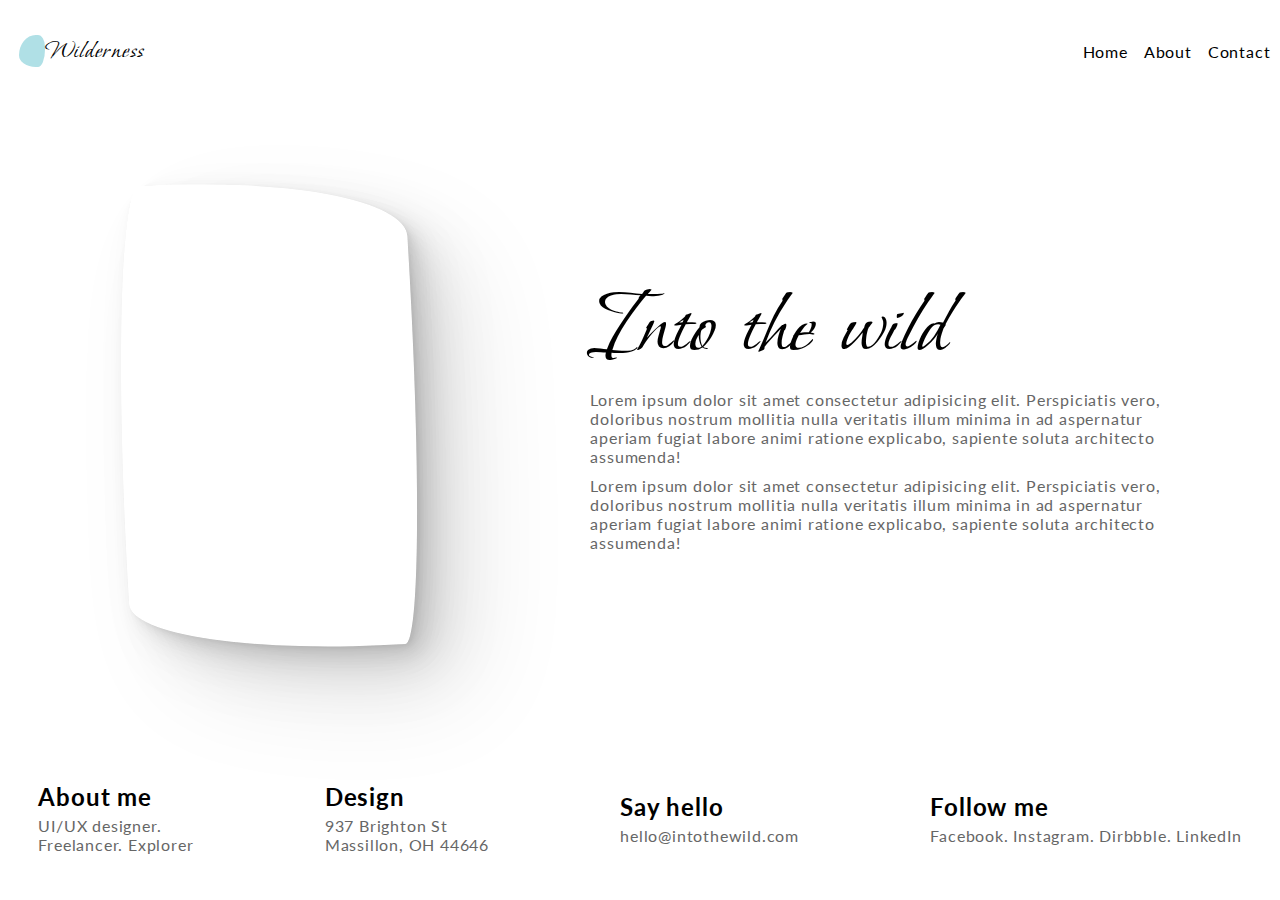
==== landing_pages/html/index.html @ be442a94 "footer section structure added" ====
<!DOCTYPE html>
<html lang="en">
<head>
    <meta charset="UTF-8">
    <meta http-equiv="X-UA-Compatible" content="IE=edge">
    <meta name="viewport" content="width=device-width, initial-scale=1.0">
    <link rel="stylesheet" href="../css/index.css">
    <link rel="preconnect" href="https://fonts.googleapis.com">
<link rel="preconnect" href="https://fonts.gstatic.com" crossorigin>
<link href="https://fonts.googleapis.com/css2?family=Lato:ital,wght@0,100;0,300;1,300;1,400;1,700;1,900&display=swap" rel="stylesheet">
<link rel="preconnect" href="https://fonts.googleapis.com">
<link rel="preconnect" href="https://fonts.gstatic.com" crossorigin>
<link href="https://fonts.googleapis.com/css2?family=Bonheur+Royale&display=swap" rel="stylesheet"> 
    <link rel="shortcut icon" href="https://blog-template-files.s3.ap-south-1.amazonaws.com/circle-cropped.png" type="image/x-icon">
    <title>Document</title>
</head>
<body>
    <div class="top_nav">
        <div class="logo_wrapper">
           <div class="logo">
               <!-- <img  src="../media/png.png" class="" alt=""> -->
           </div>
           <div>Wilderness</div>
        </div> 
        <div class="nav_buttons_wrapper">
            <p class="fromCenter">Home</p>
            <p class="fromCenter">About</p>
            <p class="fromCenter">Contact</p>
        </div>
    </div>
    <div class="main_section">
        <!-- <div class="background_wrapper"> -->
            <div class="background ">
                <video  loop autoplay class="background_video">
                    <source src="https://cdn.dribbble.com/users/288987/screenshots/13902341/media/b0230ee85968fe52f1d8b988a7fe42d0.mp4" type="video/mp4">
                    Your browser does not support the video tag.
                  </video>
            </div>
            <div class="main_text">
                <div class="text">
                    <h1>Into the wild</h1>
                    <p>Lorem ipsum dolor sit amet consectetur adipisicing elit. Perspiciatis vero, 
                        doloribus nostrum mollitia nulla veritatis illum minima in ad aspernatur aperiam 
                        fugiat labore animi ratione explicabo, sapiente soluta architecto assumenda!</p>
                    <p>Lorem ipsum dolor sit amet consectetur adipisicing elit. Perspiciatis vero, 
                        doloribus nostrum mollitia nulla veritatis illum minima in ad aspernatur aperiam 
                        fugiat labore animi ratione explicabo, sapiente soluta architecto assumenda!</p>
                        
                </div>
                
            
            </div>
            
            <!-- <div class="background img2"></div>
            <div class="background img3"></div> -->
        </div>
    </div>
    <div class="footer_section">
        <div>
            <h2>About me</h2>
            <p>UI/UX designer. <br>Freelancer. Explorer</p>
        </div>
        <div>
            <h2>Design</h2>
            <p>937 Brighton St<br>Massillon, OH  44646</p>
        </div>
        <div>
            <h2>Say hello</h2>
            <p>hello@intothewild.com</p>
        </div>
        <div>
            <h2>Follow me</h2>
            <p>Facebook. Instagram. Dirbbble. LinkedIn</p>
        </div>
    </div>
</body>
</html>
---- landing_pages/css/index.css ----
/* blank slate */
body, html{
    margin: 0 !important;
    padding: 0 !important;
    font-family: 'Lato', sans-serif;
    letter-spacing: .05rem;
}

.top_nav{
    
    display: flex;
    
    width: 97%;
    height: 6vh;
    margin: 0 auto;
    margin-top: 1.5rem;
    justify-content: space-between;
    align-items: center;
    flex-wrap: wrap;
    flex: 1;

    /* background-color: yellow; */
}
.logo_wrapper{
    display: flex;
    justify-content: space-evenly;
    align-items: center;
    flex-direction: row;
    width: 10%;
    height: 100%;

    /* background-color: green; */

    font-family: 'Bonheur Royale', cursive;
    font-size: 1.7rem;
   
}

.logo{

    height: 2rem;
    width: 2rem;
    /* padding: 1.5rem 1.5rem; */
    /* border: 2px solid rgb(87, 85, 85); */
    border-radius: 70% 30% 30% 70% / 70% 40% 60% 40%;
    
    background-color: powderblue;
    max-width: 100%;
    max-height: 100%;
    display: block; /* remove extra space below image */
    /* background-image: url(../media/png.png); */
    /* background-size: cover; */

}
/* 
.logo_container{
    height: 100%;
    width: 100%; */
/* } */

.nav_buttons_wrapper{
    display: flex;
    width: 15%;
    justify-content: space-evenly;

    /* background-color: rgb(145, 91, 40); */
}

.nav_buttons_wrapper > p{
    /* background-color: palevioletred; */
    padding: 0.5rem .5rem;
    /* border-bottom: .2rem solid white;
    border-radius: 5%;
    cursor: pointer; */

    --border-width: 3px;
  --bottom-distance: 0px; /* you can increase this */
  display: inline-block;
  background-image: linear-gradient(var(--border-color), var(--border-color));
  background-size: 0% var(--border-width);
  background-repeat: no-repeat;
  transition: background-size 0.3s;
  margin: 5px 0;
  color: black;
}

.nav_buttons_wrapper > p:hover{
    /* border-bottom: .2rem solid black; */
    /* background-position: 50% calc(100% - var(--bottom-distance)); */
    /* transition: .3s; */
    cursor: pointer;
}
.main_section{
    display: flex;
    width: 97%;
    height: 75vh;
    margin: 0 auto;
    justify-content: space-between;
    align-items: center;

    

    /* background-color: aqua; */
    
    

}
.background{
    display: flex;
    justify-content: center;
    align-items: center;
    width: 40%;
    height: 75vh;
    /* background-image: url(https://cdn.dribbble.com/users/400493/screenshots/6450309/main_dribbble_8.gif); */
    border-radius: .7rem;
    /* background-repeat: no-repeat;
    background-position: center;
    background-size: cover; */
    
    /* background-color: aquamarine; */

    /* animation-name: example; */
    /* animation: example 1.5s infinite;
    animation-timing-function: ease-in;
    -webkit-animation-timing-function: ease-in;
    animation-timing-function: cubic-bezier(.65,0,.34,1); */
    /* cursor:pointer; */
}

.background_video{
    /* background-color: coral; */
    /* border-radius: 1rem ; */
    height: 70% !important;
    /* border-radius: 70% 10% 30% 70% / 70% 40% 60% 20%; */
    border-radius: 12% 88% 9% 91% / 88% 14% 86% 12% ;
    transform: rotate(-3.5deg);
    /* margin: 0 auto !important; */
    box-shadow:
  2px 2px 4.2px rgba(0, 0, 0, 0.03),
  4.5px 4.5px 9.5px rgba(0, 0, 0, 0.04),
  7.9px 7.9px 16.6px rgba(0, 0, 0, 0.046),
  12.5px 12.5px 26.3px rgba(0, 0, 0, 0.052),
  19.3px 19.3px 40.6px rgba(0, 0, 0, 0.061),
  30.1px 30.1px 63.3px rgba(0, 0, 0, 0.074),
  50px 50px 105.1px rgba(0, 0, 0, 0.095)
  /* 100px 100px 210px rgba(0, 0, 0, 0.14) */
; 
  /* animation: example 1s infinite; */

}
.main_text{
  width: 60%;
  min-height: 100%;
  display: flex;
  justify-content: center;
  align-items: center;
  /* background-color: darkolivegreen; */
  
}
.text{
  width: 80%;
  /* background-color: aquamarine; */
}
.text h1{
  margin: 0;
  padding: 0;
  font-size: 6rem;
  font-weight: lighter;
  font-family: 'Bonheur Royale', cursive;

  /* background-color: blueviolet; */
}
/* 
.background:hover{
    width: 80vw;
    height: 50vh;
    animation: splash 2s infinite;
    border-radius: 1rem;
    transition: 1.5s;
    background-size: cover;
    display: block;
    width: 430px;
    height: 475px;
    background-color: #32557f;
    border-radius: 80% 50% 50% 10% / 70% 60% 40% 40%;
  
} */

.footer_section{
    display: flex;
    width: 94%;
    margin: 0 auto;
    height: 15vh;
    justify-content: space-between;
    align-items: center;
    /* background-color: orange; */
}
.footer_section h2{
  margin: 0;
}


@keyframes example {
  0% {
		transform: scale(0.99);
		box-shadow: 0 0 0 0 rgba(0, 0, 0, 0.7);
	}

	70% {
		transform: scale(1);
		box-shadow: 0 0 0 10px rgba(0, 0, 0, 0);
	}

	100% {
		transform: scale(0.99);
		box-shadow: 0 0 0 0 rgba(0, 0, 0, 0);
	}
   } 
/* /* 
  @keyframes splash {
    0%{display: 
  } */

.fromCenter {
    background-position: 50% calc(100% - var(--bottom-distance));
  }
  

  p:hover {
    background-size: 100% var(--border-width);
  }


  p{
    /* you can change these variables to control the border */
    --border-color: rgb(46, 45, 46);
    --border-width: 0px;
    --bottom-distance: 0px; /* you can increase this */
    
    color: #666;
    display: inline-block;
    background-image: linear-gradient(var(--border-color), var(--border-color));
    background-size: 0% var(--border-width);
    background-repeat: no-repeat;
    transition: background-size 0.3s;
    margin: 5px 0;
  }
  
  .fromCenter {
    background-position: 50% calc(100% - var(--bottom-distance));
  }
  
  .fromRight {
    background-position: 100% calc(100% - var(--bottom-distance));
  }
  
  .fromLeft {
    background-position: 0 calc(100% - var(--bottom-distance))
  }
  
  p:hover {
    background-size: 100% var(--border-width);
  }
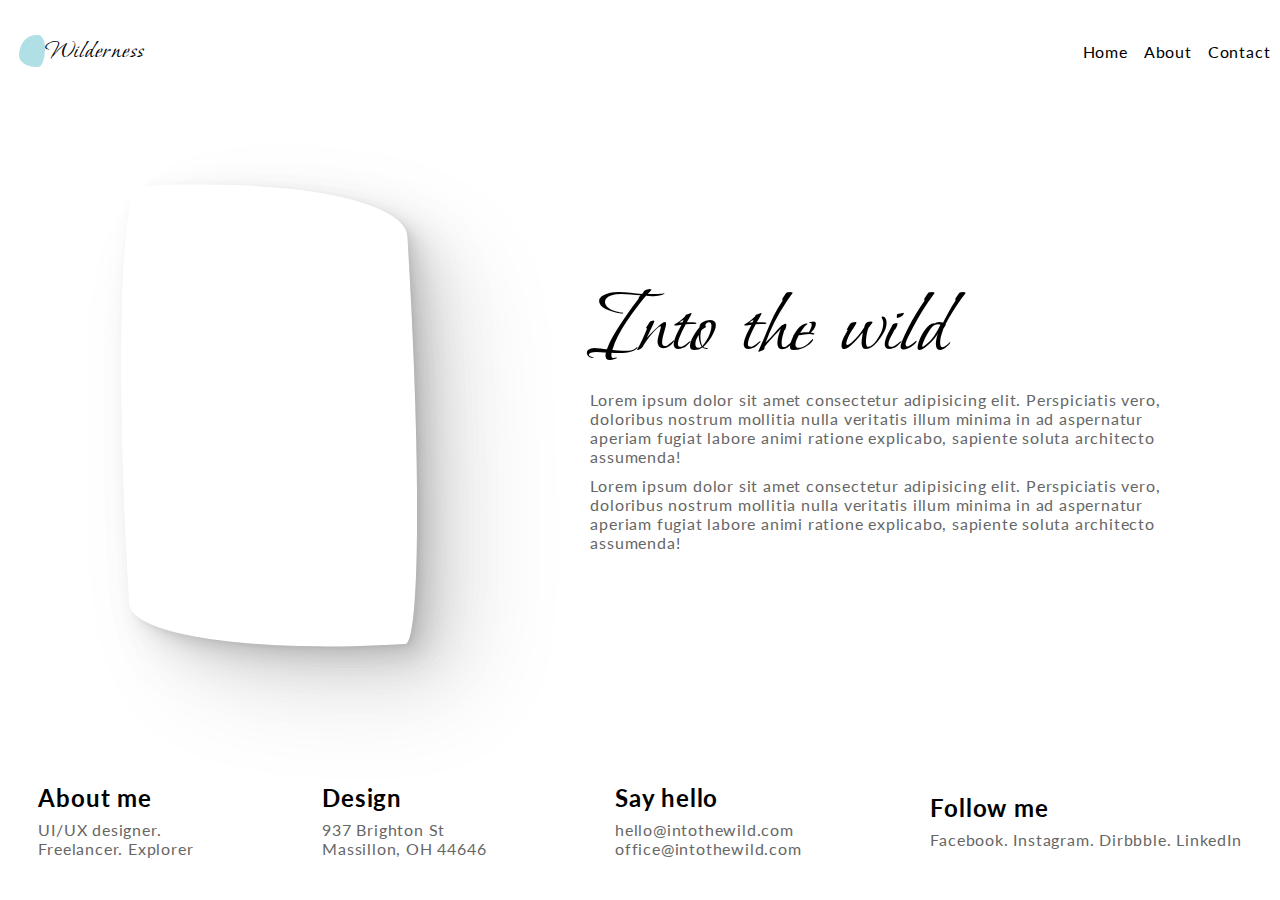
==== commit 0281e387: "footer content updated" ====
--- a/landing_pages/html/index.html
+++ b/landing_pages/html/index.html
@@ -55,6 +55,7 @@
             <div class="background img3"></div> -->
         </div>
     </div>
+    <div class="hidden_section">Get a bigger screen! haha.</div>
     <div class="footer_section">
         <div>
             <h2>About me</h2>
@@ -66,7 +67,8 @@
         </div>
         <div>
             <h2>Say hello</h2>
-            <p>hello@intothewild.com</p>
+            <p>hello@intothewild.com</p><br>
+            <p>office@intothewild.com</p>
         </div>
         <div>
             <h2>Follow me</h2>
--- a/landing_pages/css/index.css
+++ b/landing_pages/css/index.css
@@ -197,6 +197,13 @@
 }
 .footer_section h2{
   margin: 0;
+  margin-bottom: .5rem;
+  
+}
+
+.footer_section p{
+  margin: 0;
+  
 }
 
 
@@ -261,4 +268,20 @@
   p:hover {
     background-size: 100% var(--border-width);
   }
-  +  .hidden_section{
+    display: none;
+  }
+
+  @media only screen and (max-width: 1050px) {
+    .top_nav, .main_section, .footer_section {
+      display: none !important;
+    }
+    .hidden_section{
+      display: flex;
+      justify-content: center;
+      align-items: center;
+      height: 100vh;
+      width: 100vw;
+
+    }
+  }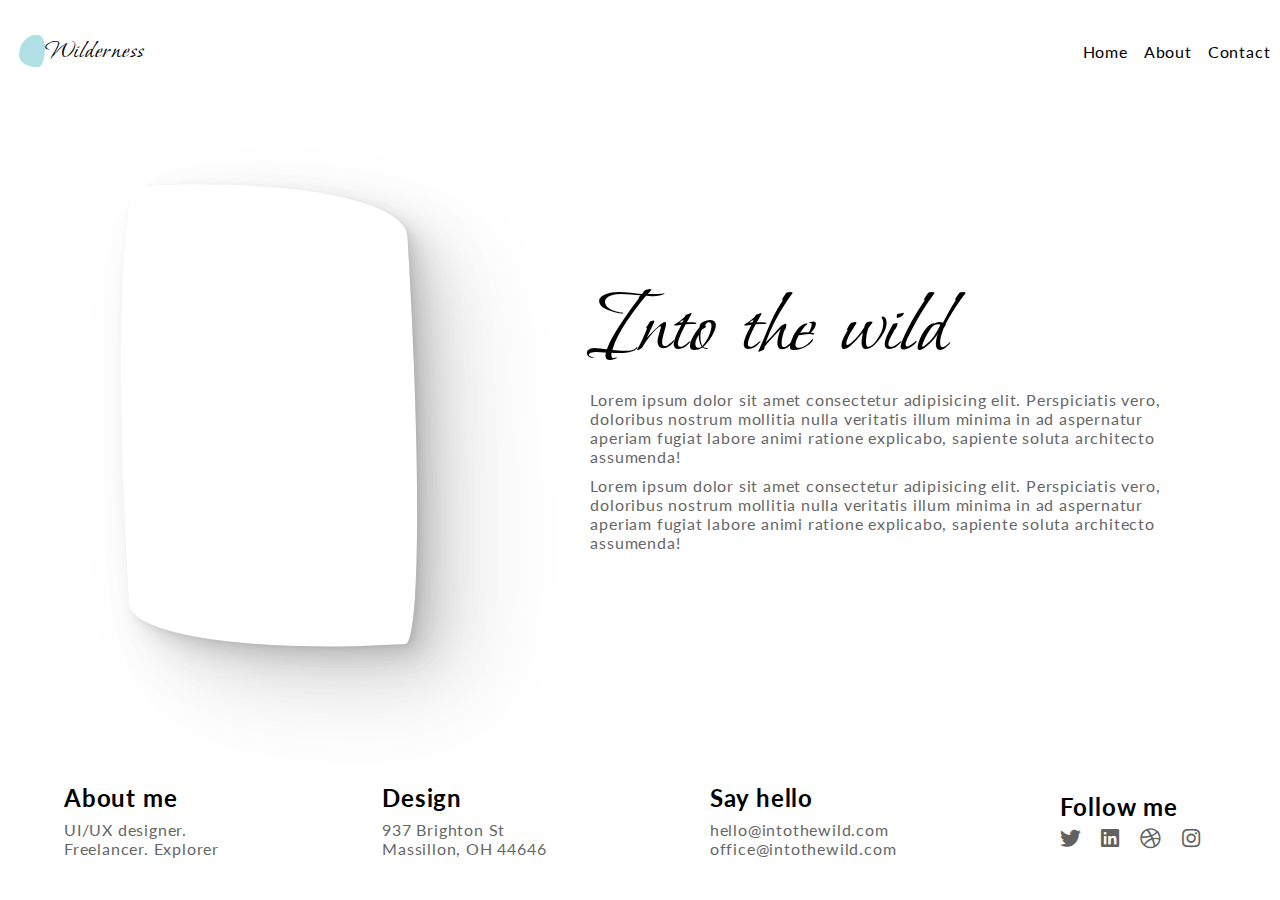
==== commit 4b69884a: "social media icons added | video playback fixed ---> remember to keep video muted for autoplay" ====
--- a/landing_pages/html/index.html
+++ b/landing_pages/html/index.html
@@ -11,6 +11,7 @@
 <link rel="preconnect" href="https://fonts.googleapis.com">
 <link rel="preconnect" href="https://fonts.gstatic.com" crossorigin>
 <link href="https://fonts.googleapis.com/css2?family=Bonheur+Royale&display=swap" rel="stylesheet"> 
+<link href="https://cdnjs.cloudflare.com/ajax/libs/font-awesome/5.13.0/css/all.min.css" rel="stylesheet">
     <link rel="shortcut icon" href="https://blog-template-files.s3.ap-south-1.amazonaws.com/circle-cropped.png" type="image/x-icon">
     <title>Document</title>
 </head>
@@ -31,7 +32,7 @@
     <div class="main_section">
         <!-- <div class="background_wrapper"> -->
             <div class="background ">
-                <video  loop autoplay class="background_video">
+                <video  autoplay muted loop  class="background_video">
                     <source src="https://cdn.dribbble.com/users/288987/screenshots/13902341/media/b0230ee85968fe52f1d8b988a7fe42d0.mp4" type="video/mp4">
                     Your browser does not support the video tag.
                   </video>
@@ -72,7 +73,11 @@
         </div>
         <div>
             <h2>Follow me</h2>
-            <p>Facebook. Instagram. Dirbbble. LinkedIn</p>
+            <i class="fab fa-twitter"></i>
+            <i class="fab fa-linkedin"></i>
+            <i class="fab fa-dribbble"></i>
+            <i class="fab fa-instagram"></i>
+            
         </div>
     </div>
 </body>
--- a/landing_pages/css/index.css
+++ b/landing_pages/css/index.css
@@ -188,7 +188,7 @@
 
 .footer_section{
     display: flex;
-    width: 94%;
+    width: 90%;
     margin: 0 auto;
     height: 15vh;
     justify-content: space-between;
@@ -284,4 +284,15 @@
       width: 100vw;
 
     }
+  }
+
+  .fab{
+    font-size: 1.3rem;
+    letter-spacing: 1rem;
+    color: rgb(97, 97, 97);
+  }
+  
+  .fab:hover{
+    color: rgb(32, 32, 32);
+    cursor: pointer;
   }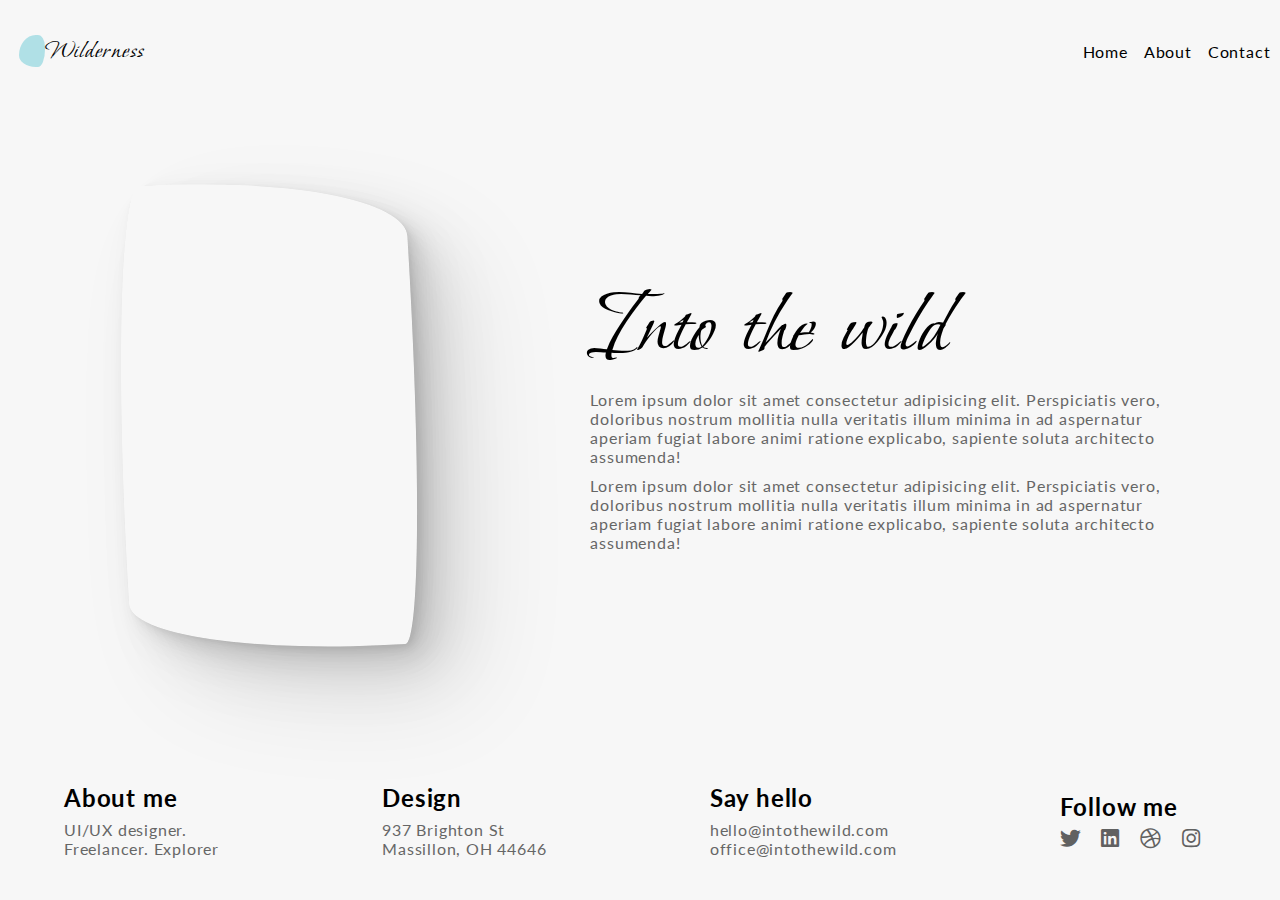
==== commit 67d9a762: "dotted line html structure added | testing needed | old code not removed" ====
--- a/landing_pages/html/index.html
+++ b/landing_pages/html/index.html
@@ -38,6 +38,9 @@
                   </video>
             </div>
             <div class="main_text">
+                <div class="dotted_line">
+                    <img src="../media/pngegg.png" alt="">
+                </div>
                 <div class="text">
                     <h1>Into the wild</h1>
                     <p>Lorem ipsum dolor sit amet consectetur adipisicing elit. Perspiciatis vero, 
--- a/landing_pages/css/index.css
+++ b/landing_pages/css/index.css
@@ -4,6 +4,7 @@
     padding: 0 !important;
     font-family: 'Lato', sans-serif;
     letter-spacing: .05rem;
+    background-color: #F7F7F7;
 }
 
 .top_nav{
@@ -154,8 +155,33 @@
   display: flex;
   justify-content: center;
   align-items: center;
+  /* background-image: url(../media/pngegg.png); */
+  background-position: center;
+  background-repeat: no-repeat;
+  background-size: contain;
+  background-position: right;
+
   /* background-color: darkolivegreen; */
   
+}
+.dotted_line{
+  height: 10rem;
+  width: 60%;
+  /* background-color: blueviolet; */
+  z-index: 2;
+  position: fixed;
+  margin-left: 40rem !important;
+  margin-bottom: 22rem;
+  
+}
+
+.dotted_line img{
+  transform: rotate(20deg);
+}
+#bg_img{
+  transform: rotate(100deg) !important;
+  z-index: 2;
+  background-color: blueviolet !important;
 }
 .text{
   width: 80%;
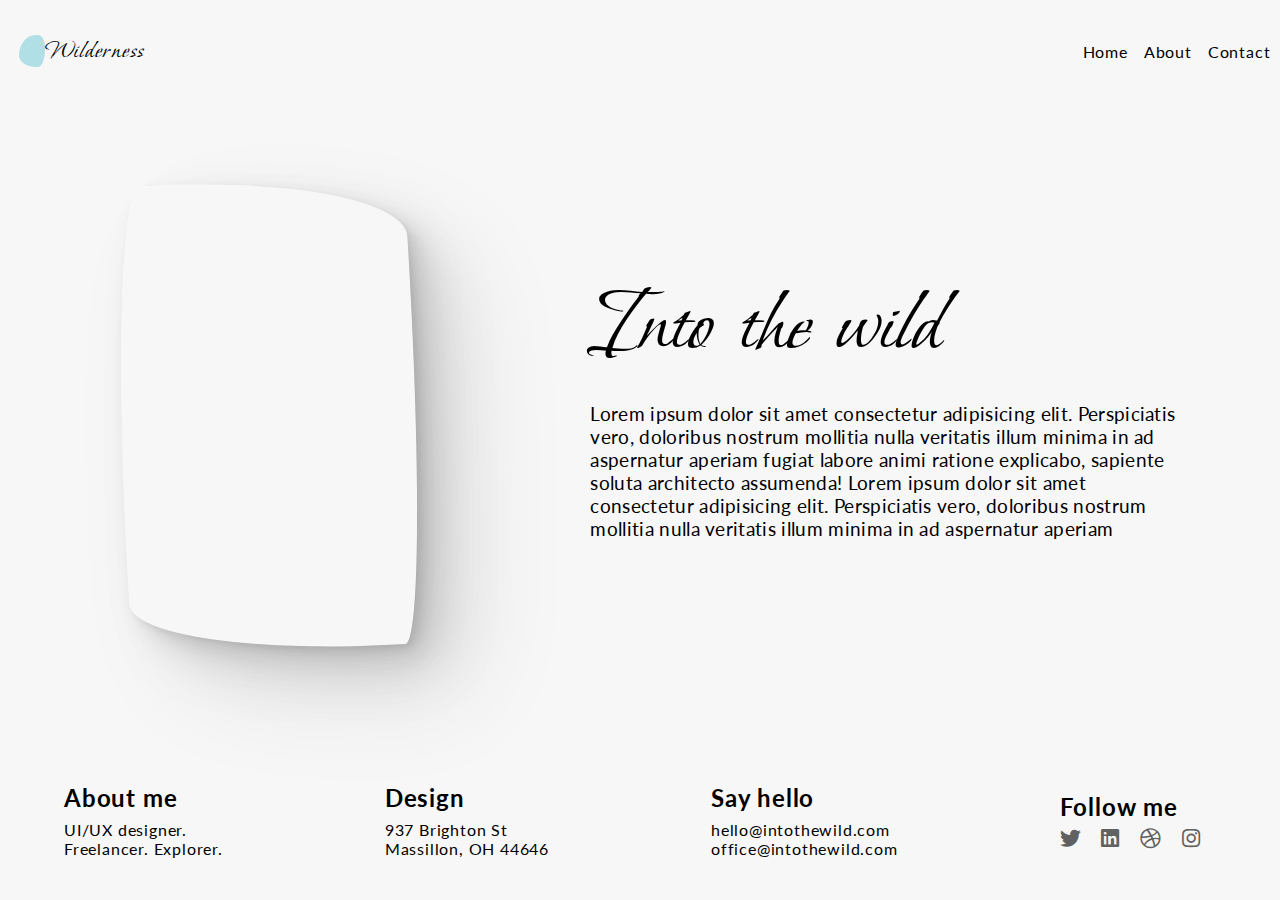
==== commit 3aa91024: "main_text content edited" ====
--- a/landing_pages/html/index.html
+++ b/landing_pages/html/index.html
@@ -24,16 +24,16 @@
            <div>Wilderness</div>
         </div> 
         <div class="nav_buttons_wrapper">
-            <p class="fromCenter">Home</p>
-            <p class="fromCenter">About</p>
-            <p class="fromCenter">Contact</p>
+            <p class="fromCenter nav_btn">Home</p>
+            <p class="fromCenter nav_btn">About</p>
+            <p class="fromCenter nav_btn">Contact</p>
         </div>
     </div>
     <div class="main_section">
         <!-- <div class="background_wrapper"> -->
             <div class="background ">
                 <video  autoplay muted loop  class="background_video">
-                    <source src="https://cdn.dribbble.com/users/288987/screenshots/13902341/media/b0230ee85968fe52f1d8b988a7fe42d0.mp4" type="video/mp4">
+                    <source src="../media/into-the-valley.mp4" type="video/mp4">
                     Your browser does not support the video tag.
                   </video>
             </div>
@@ -45,11 +45,8 @@
                     <h1>Into the wild</h1>
                     <p>Lorem ipsum dolor sit amet consectetur adipisicing elit. Perspiciatis vero, 
                         doloribus nostrum mollitia nulla veritatis illum minima in ad aspernatur aperiam 
-                        fugiat labore animi ratione explicabo, sapiente soluta architecto assumenda!</p>
-                    <p>Lorem ipsum dolor sit amet consectetur adipisicing elit. Perspiciatis vero, 
-                        doloribus nostrum mollitia nulla veritatis illum minima in ad aspernatur aperiam 
-                        fugiat labore animi ratione explicabo, sapiente soluta architecto assumenda!</p>
-                        
+                        fugiat labore animi ratione explicabo, sapiente soluta architecto assumenda! Lorem ipsum dolor sit amet consectetur adipisicing elit. Perspiciatis vero, 
+                        doloribus nostrum mollitia nulla veritatis illum minima in ad aspernatur aperiam</p>    
                 </div>
                 
             
@@ -63,7 +60,7 @@
     <div class="footer_section">
         <div>
             <h2>About me</h2>
-            <p>UI/UX designer. <br>Freelancer. Explorer</p>
+            <p class="footer_content">UI/UX designer. <br>Freelancer. Explorer.</p>
         </div>
         <div>
             <h2>Design</h2>
@@ -71,7 +68,7 @@
         </div>
         <div>
             <h2>Say hello</h2>
-            <p>hello@intothewild.com</p><br>
+            <p>hello@intothewild.com</p>
             <p>office@intothewild.com</p>
         </div>
         <div>
--- a/landing_pages/css/index.css
+++ b/landing_pages/css/index.css
@@ -5,6 +5,7 @@
     font-family: 'Lato', sans-serif;
     letter-spacing: .05rem;
     background-color: #F7F7F7;
+    font-size: 16px;
 }
 
 .top_nav{
@@ -156,13 +157,16 @@
   justify-content: center;
   align-items: center;
   /* background-image: url(../media/pngegg.png); */
-  background-position: center;
+  /* background-position: center;
   background-repeat: no-repeat;
   background-size: contain;
   background-position: right;
-
-  /* background-color: darkolivegreen; */
-  
+   */
+
+  
+   /* background-color: darkolivegreen; */
+  font-size: larger;
+  letter-spacing: .02rem;
 }
 .dotted_line{
   height: 10rem;
@@ -264,7 +268,7 @@
   }
 
 
-  p{
+  .nav_btn{
     /* you can change these variables to control the border */
     --border-color: rgb(46, 45, 46);
     --border-width: 0px;
@@ -294,9 +298,27 @@
   p:hover {
     background-size: 100% var(--border-width);
   }
+  
+  .footer_section p:hover{
+    color: rgb(41, 41, 41);
+    cursor: pointer;
+  }
+/* 
+  .footer_content:hover{
+    color: aliceblue !important;
+    background-color: blanchedalmond;
+  } */
+
+  .footer_section p:hover{
+    /* background-color: aqua; */
+    margin: 0;
+    padding: 0;
+  }
   .hidden_section{
     display: none;
   }
+
+
 
   @media only screen and (max-width: 1050px) {
     .top_nav, .main_section, .footer_section {
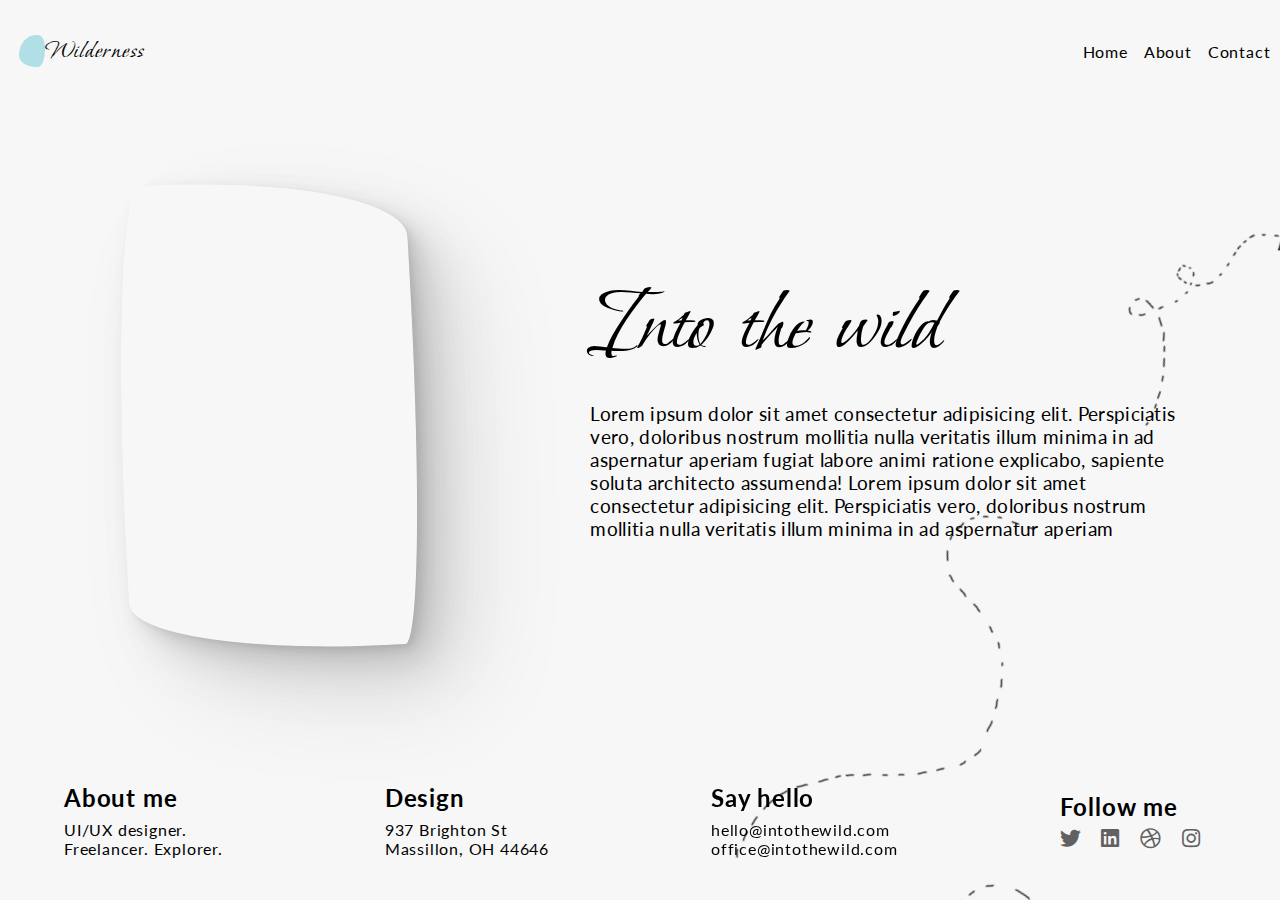
==== commit 8f4d40da: "say hello footer fixed | z-index added" ====
--- a/landing_pages/html/index.html
+++ b/landing_pages/html/index.html
@@ -66,7 +66,7 @@
             <h2>Design</h2>
             <p>937 Brighton St<br>Massillon, OH  44646</p>
         </div>
-        <div>
+        <div class="zfix">
             <h2>Say hello</h2>
             <p>hello@intothewild.com</p>
             <p>office@intothewild.com</p>
--- a/landing_pages/css/index.css
+++ b/landing_pages/css/index.css
@@ -148,8 +148,16 @@
   /* 100px 100px 210px rgba(0, 0, 0, 0.14) */
 ; 
   /* animation: example 1s infinite; */
-
-}
+  /* animation: fading-in 1s ; */
+
+  transition: all 0.5 ease;
+
+}
+/* 
+@keyframes fading-in {
+  to{opacity: 0;}
+  from{opacity: 1;}
+} */
 .main_text{
   width: 60%;
   min-height: 100%;
@@ -236,6 +244,15 @@
   
 }
 
+.zfix{
+  z-index: 2;
+  cursor: pointer;
+  
+}
+.zfix p:hover{
+  color: black;
+  
+}
 
 @keyframes example {
   0% {
